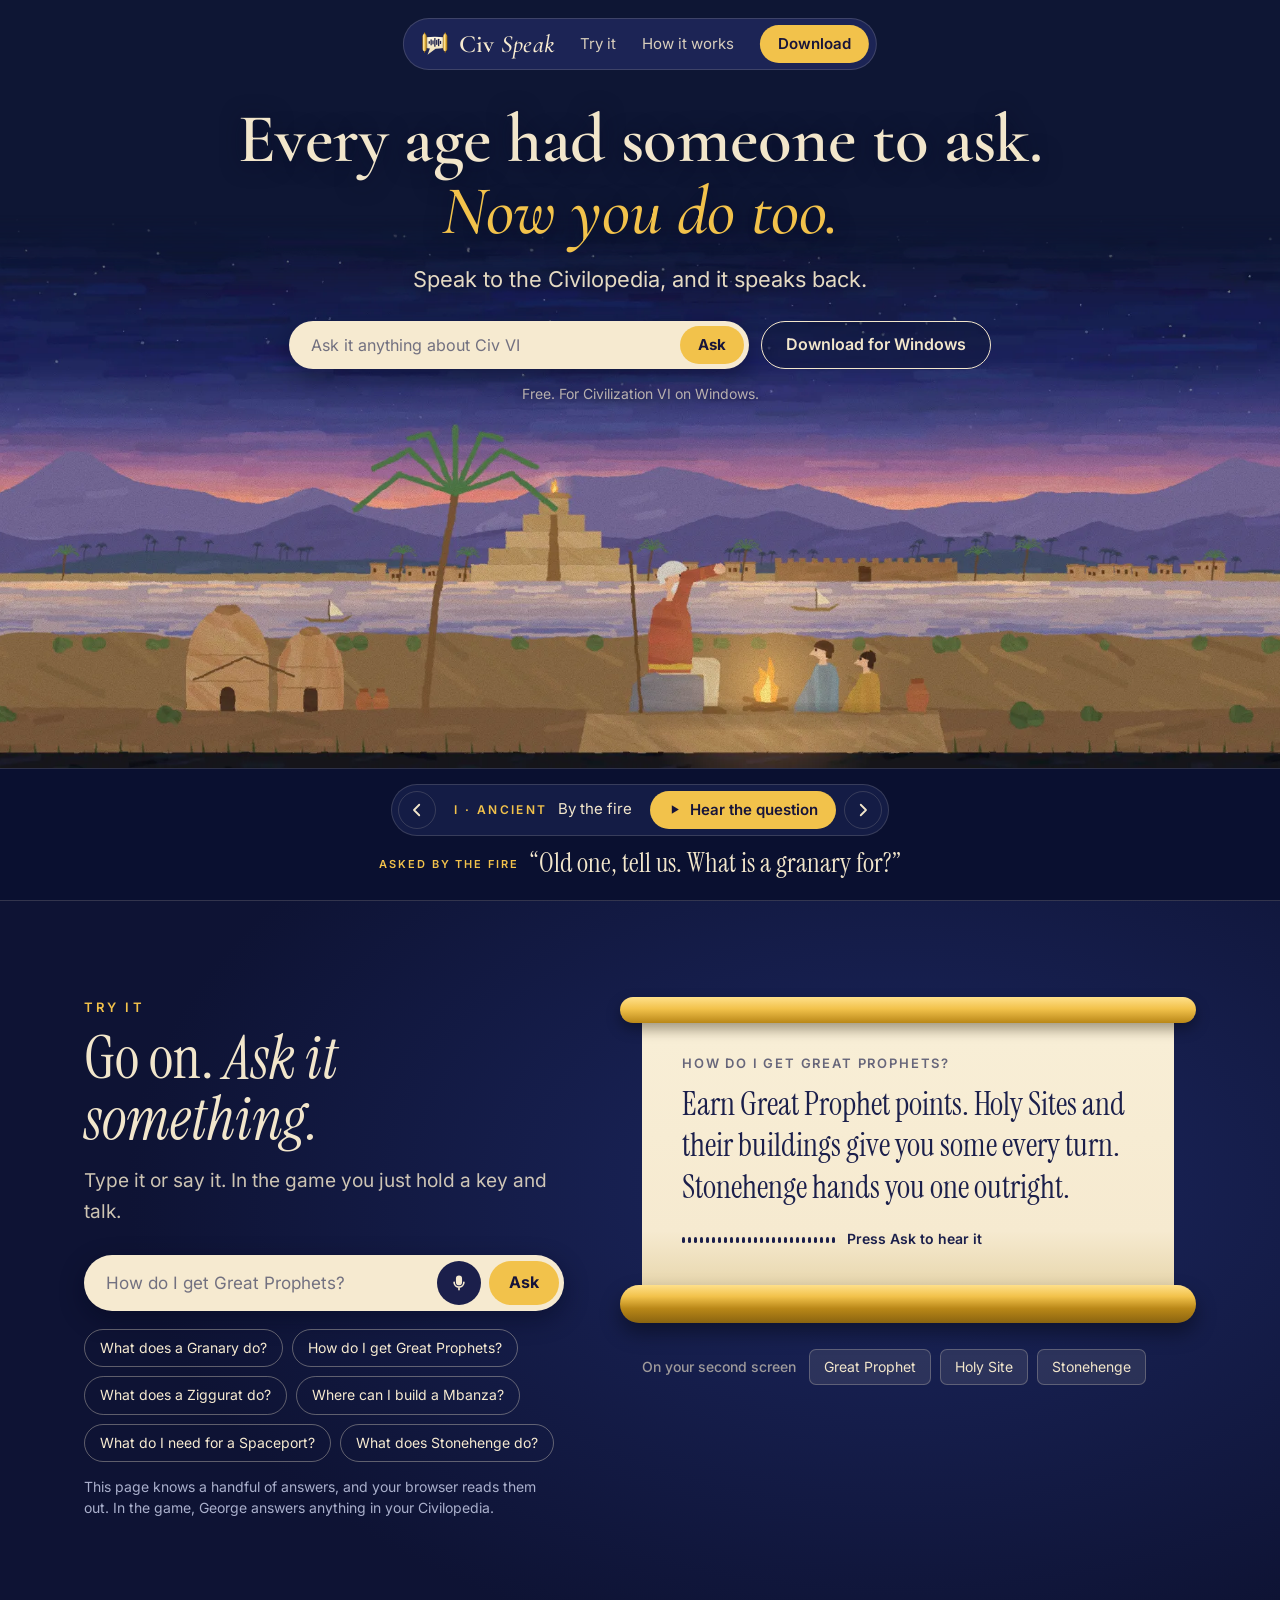
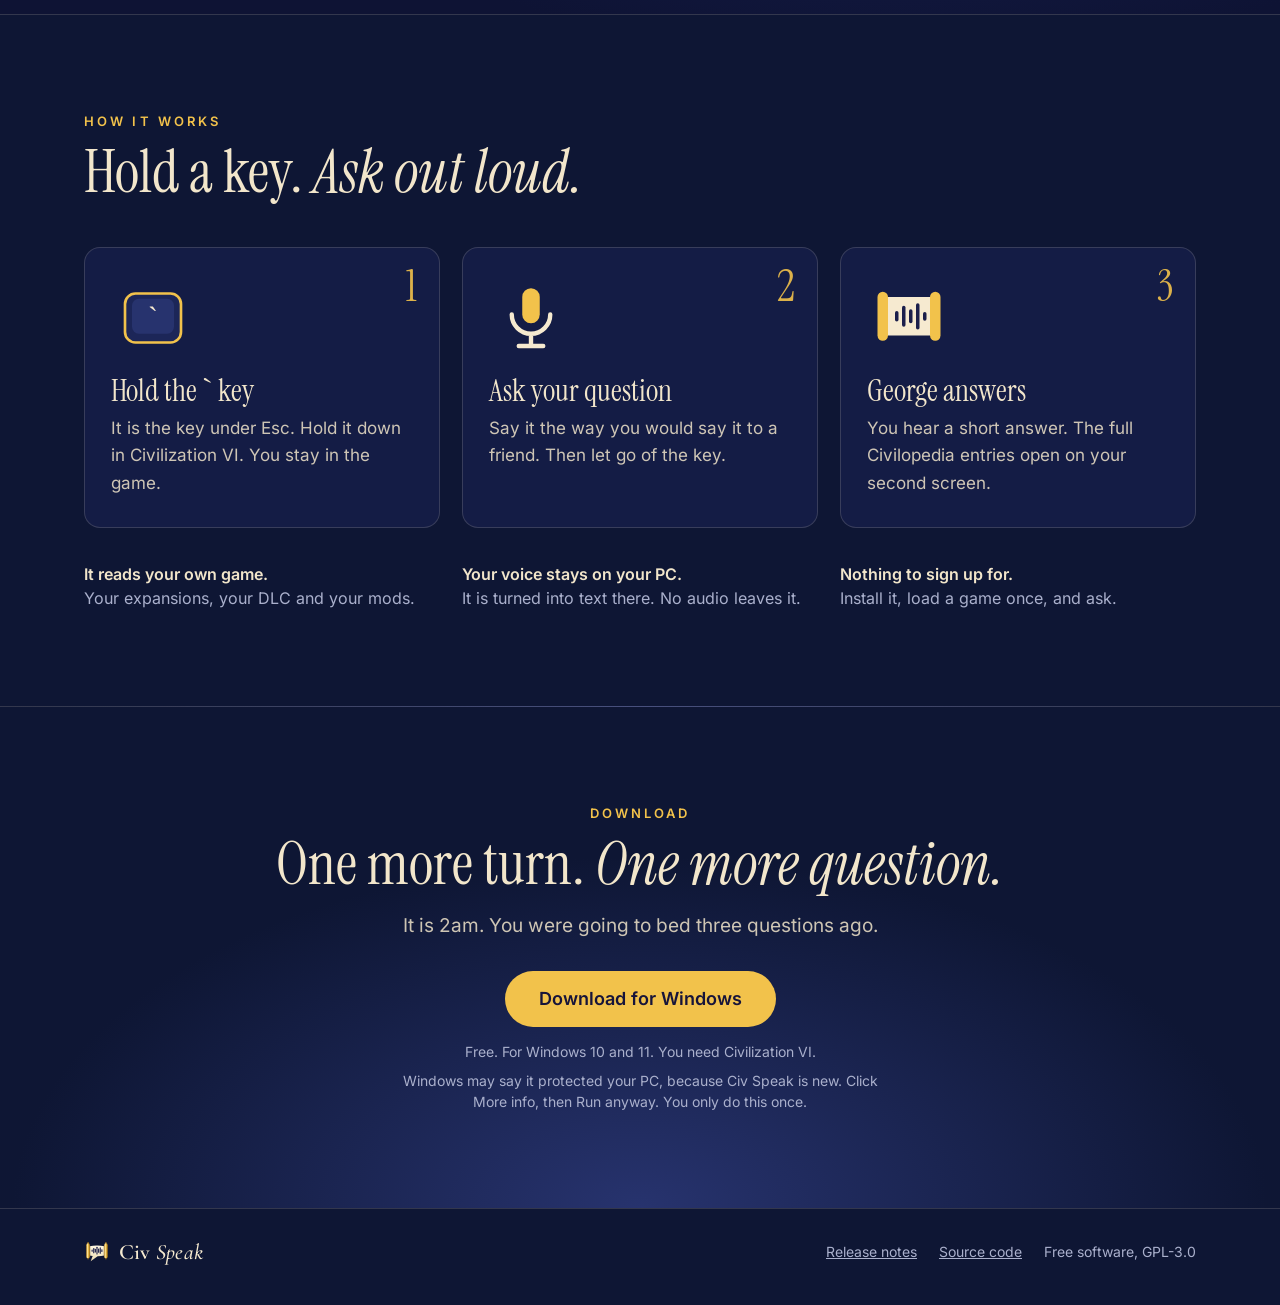
==== site/index.html @ 38140d8c "The website: one question asked through eight painted ages, Ask it yourself, and Download, published" ====
<!doctype html>
<html lang="en-GB">
<head>
<meta charset="utf-8">
<meta name="viewport" content="width=device-width, initial-scale=1">
<title>Civ Speak - a voice Civilopedia for Civilization VI</title>
<meta name="description" content="Speak to the Civilopedia, and it speaks back. Hold a key in Civilization VI, ask out loud, and hear the answer. Free, for Windows.">
<meta name="theme-color" content="#0e1634">
<meta property="og:title" content="Civ Speak">
<meta property="og:description" content="Every age had someone to ask. Now you do too. A voice Civilopedia for Civilization VI.">
<meta property="og:type" content="website">
<link rel="icon" href="img/favicon.svg" type="image/svg+xml">
<link rel="preload" href="fonts/cormorant-garamond.woff2" as="font" type="font/woff2" crossorigin>
<link rel="preload" href="fonts/inter.woff2" as="font" type="font/woff2" crossorigin>
<link rel="preload" href="img/ages/1-ancient.webp" as="image">
<link rel="stylesheet" href="css/site.css">
</head>
<body>
<a class="skip" href="#try">Skip to Try it</a>

<header class="hero" id="top">
 <div class="stage">
  <!-- The hero's picture. One painting for each age, 3200 by 1000 with what matters in the middle
       and the top two fifths plain sky. To change the art, replace the files in img/ages/. -->
  <div class="hero-art" id="art" aria-live="off">
    <img class="age-img on" src="img/ages/1-ancient.webp" width="2560" height="800" alt="" id="art-first">
  </div>

  <nav class="bar" aria-label="Main">
    <a class="brand" href="#top"><img src="img/logo.svg" width="30" height="30" alt=""><span>Civ <i>Speak</i></span></a>
    <a class="link" href="#try">Try it</a>
    <a class="link" href="#how">How it works</a>
    <a class="btn gold small" href="https://github.com/OllySalanson/civspeak/releases/latest/download/Civspeak-Setup.exe">Download</a>
  </nav>

  <div class="hero-copy">
    <h1>Every age had someone to ask.<br><em>Now you do too.</em></h1>
    <p class="lede">Speak to the Civilopedia, and it speaks back.</p>
    <div class="hero-row">
      <form class="ask" id="hero-ask" action="#try">
        <label class="sr" for="hero-q">Ask a question about Civilization VI</label>
        <input id="hero-q" type="text" autocomplete="off" placeholder="Ask it anything about Civ VI">
        <button class="ask-go" type="submit">Ask</button>
      </form>
      <a class="btn line" href="https://github.com/OllySalanson/civspeak/releases/latest/download/Civspeak-Setup.exe">Download for Windows</a>
    </div>
    <p class="meta">Free. For Civilization VI on Windows.</p>
  </div>
 </div>

  <div class="ages" id="ages">
    <div class="age-bar">
      <button class="step" id="age-prev" type="button" aria-label="The age before"><svg viewBox="0 0 24 24" aria-hidden="true"><path d="M15 5l-7 7 7 7"/></svg></button>
      <p class="age-name" id="age-name"><b></b><span></span></p>
      <button class="btn gold small" id="age-play" type="button"><svg viewBox="0 0 24 24" aria-hidden="true"><path d="M7 4l13 8-13 8z"/></svg><span>Hear the question</span></button>
      <button class="step" id="age-next" type="button" aria-label="The next age"><svg viewBox="0 0 24 24" aria-hidden="true"><path d="M9 5l7 7-7 7"/></svg></button>
    </div>
    <p class="age-line" id="age-line"></p>
  </div>
</header>

<main>
<section class="try" id="try">
  <div class="wrap two">
    <div class="try-left">
      <p class="kick">Try it</p>
      <h2>Go on. <em>Ask it something.</em></h2>
      <p class="sub">Type it or say it. In the game you just hold a key and talk.</p>
      <form class="ask big" id="try-ask">
        <label class="sr" for="try-q">Your question</label>
        <input id="try-q" type="text" autocomplete="off" placeholder="How do I get Great Prophets?">
        <button class="mic" id="try-mic" type="button" aria-label="Say your question" hidden><svg viewBox="0 0 24 24" aria-hidden="true"><rect x="9" y="3" width="6" height="11" rx="3"/><path d="M5.5 11a6.5 6.5 0 0 0 13 0M12 17.5V21" fill="none"/></svg></button>
        <button class="ask-go" type="submit">Ask</button>
      </form>
      <div class="chips" id="try-chips"></div>
      <p class="fine" id="try-note">This page knows a handful of answers, and your browser reads them out. In the game, George answers anything in your Civilopedia.</p>
    </div>
    <div class="try-right">
      <div class="scroll" id="scroll">
        <i class="rod" aria-hidden="true"></i>
        <div class="paper">
          <p class="q" id="scroll-q">How do I get Great Prophets?</p>
          <p class="a" id="scroll-a" aria-live="polite"></p>
          <div class="george" id="scroll-george"><span class="wave" aria-hidden="true"></span><span id="scroll-status">Press Ask to hear it</span></div>
        </div>
        <i class="curl" aria-hidden="true"></i>
      </div>
      <div class="second" id="second"><b>On your second screen</b><span class="entries" id="entries"></span></div>
    </div>
  </div>
</section>

<section class="how" id="how">
  <div class="wrap">
    <p class="kick">How it works</p>
    <h2>Hold a key. <em>Ask out loud.</em></h2>
    <ol class="steps">
      <li><span class="num">1</span>
        <svg class="pic" viewBox="0 0 96 96" aria-hidden="true"><rect x="16" y="20" width="64" height="56" rx="12" fill="#1c2658" stroke="#f2c24b" stroke-width="3"/><rect x="24" y="26" width="48" height="40" rx="8" fill="#27336e"/><text x="48" y="58" text-anchor="middle" font-family="Georgia,serif" font-size="34" fill="#f6ead0">`</text></svg>
        <h3>Hold the ` key</h3><p>It is the key under Esc. Hold it down in Civilization VI. You stay in the game.</p></li>
      <li><span class="num">2</span>
        <svg class="pic" viewBox="0 0 96 96" aria-hidden="true"><rect x="38" y="14" width="20" height="40" rx="10" fill="#f2c24b"/><path d="M26 44a22 22 0 0 0 44 0M48 66v14M34 80h28" fill="none" stroke="#f6ead0" stroke-width="5" stroke-linecap="round"/></svg>
        <h3>Ask your question</h3><p>Say it the way you would say it to a friend. Then let go of the key.</p></li>
      <li><span class="num">3</span>
        <svg class="pic" viewBox="0 0 96 96" aria-hidden="true"><rect x="20" y="24" width="56" height="44" fill="#f6ead0"/><rect x="12" y="18" width="12" height="56" rx="6" fill="#f2c24b"/><rect x="72" y="18" width="12" height="56" rx="6" fill="#f2c24b"/><g fill="#1b1f4b"><rect x="32" y="40" width="4" height="12" rx="2"/><rect x="40" y="34" width="4" height="24" rx="2"/><rect x="48" y="38" width="4" height="16" rx="2"/><rect x="56" y="31" width="4" height="30" rx="2"/><rect x="64" y="41" width="4" height="10" rx="2"/></g></svg>
        <h3>George answers</h3><p>You hear a short answer. The full Civilopedia entries open on your second screen.</p></li>
    </ol>
    <ul class="facts">
      <li><b>It reads your own game.</b> Your expansions, your DLC and your mods.</li>
      <li><b>Your voice stays on your PC.</b> It is turned into text there. No audio leaves it.</li>
      <li><b>Nothing to sign up for.</b> Install it, load a game once, and ask.</li>
    </ul>
  </div>
</section>

<section class="get" id="download">
  <div class="wrap">
    <p class="kick">Download</p>
    <h2>One more turn. <em>One more question.</em></h2>
    <p class="sub">It is 2am. You were going to bed three questions ago.</p>
    <a class="btn gold" href="https://github.com/OllySalanson/civspeak/releases/latest/download/Civspeak-Setup.exe">Download for Windows</a>
    <p class="fine">Free. For Windows 10 and 11. You need Civilization VI.</p>
    <p class="fine">Windows may say it protected your PC, because Civ Speak is new. Click More info, then Run anyway. You only do this once.</p>
  </div>
</section>
</main>

<footer class="foot">
  <div class="wrap">
    <a class="brand" href="#top"><img src="img/logo.svg" width="26" height="26" alt=""><span>Civ <i>Speak</i></span></a>
    <p><a href="https://github.com/OllySalanson/civspeak/releases/latest">Release notes</a> <a href="https://github.com/OllySalanson/civspeak">Source code</a> <span>Free software, GPL-3.0</span></p>
  </div>
</footer>

<script src="js/site.js" defer></script>
</body>
</html>
---- site/css/site.css ----
/* Civ Speak's website. Night navy, voice gold and parchment; paintings in the hero. */

@font-face{font-family:"Cormorant Garamond";font-style:normal;font-weight:400 700;font-display:swap;src:url(../fonts/cormorant-garamond.woff2) format("woff2")}
@font-face{font-family:"Cormorant Garamond";font-style:italic;font-weight:400 700;font-display:swap;src:url(../fonts/cormorant-garamond-italic.woff2) format("woff2")}
@font-face{font-family:"Instrument Serif";font-style:normal;font-weight:400;font-display:swap;src:url(../fonts/instrument-serif.woff2) format("woff2")}
@font-face{font-family:"Instrument Serif";font-style:italic;font-weight:400;font-display:swap;src:url(../fonts/instrument-serif-italic.woff2) format("woff2")}
@font-face{font-family:Inter;font-style:normal;font-weight:400 700;font-display:swap;src:url(../fonts/inter.woff2) format("woff2")}

:root{
  --navy:#0e1634;--navy-2:#141c45;--navy-3:#1c2760;--line:rgba(242,230,203,.16);
  --ivory:#f2e6cb;--parch:#f6ead0;--ink:#1b1f4b;--gold:#f2c24b;--gold-dark:#b98718;--muted:#aab0cc;
  --serif:"Instrument Serif",Georgia,serif;--display:"Cormorant Garamond",Georgia,serif;--sans:Inter,system-ui,-apple-system,"Segoe UI",sans-serif;
}
*{box-sizing:border-box}
html{-webkit-text-size-adjust:100%;scroll-behavior:smooth;scroll-padding-top:16px}
body{margin:0;background:var(--navy);color:var(--ivory);font:400 18px/1.6 var(--sans)}
h1,h2,h3,p,ol,ul{margin:0;padding:0}
ol,ul{list-style:none}
a{color:inherit}
img,svg{display:block}
button,input{font:inherit;color:inherit}
button{cursor:pointer}
:focus-visible{outline:3px solid var(--gold);outline-offset:3px;border-radius:6px}
.sr{position:absolute;width:1px;height:1px;overflow:hidden;clip:rect(0 0 0 0);white-space:nowrap}
.skip{position:absolute;left:12px;top:-60px;z-index:20;padding:10px 16px;border-radius:999px;background:var(--gold);color:#17143a;font-weight:600;text-decoration:none}
.skip:focus{top:12px}
.wrap{max-width:1160px;margin:0 auto;padding:0 24px}

/* buttons */
.btn{display:inline-flex;align-items:center;justify-content:center;gap:9px;height:48px;padding:0 24px;border-radius:999px;border:0;font-weight:600;font-size:16px;text-decoration:none;white-space:nowrap;transition:transform .15s,filter .15s}
.btn:hover{filter:brightness(1.07);transform:translateY(-1px)}
.btn.gold{background:var(--gold);color:#17143a}
.btn.line{border:1.5px solid var(--ivory);color:var(--ivory);background:rgba(14,22,52,.45)}
.btn.small{height:38px;padding:0 18px;font-size:15px}
.btn svg{width:13px;height:13px;fill:currentColor}

/* the hero */
.hero{text-align:center}
.stage{position:relative;min-height:max(600px,calc(100svh - 132px));overflow:hidden;isolation:isolate}
.hero-art{position:absolute;left:0;right:0;bottom:0;height:72%;z-index:-1;-webkit-mask-image:linear-gradient(transparent 0,#000 14%);mask-image:linear-gradient(transparent 0,#000 14%)}
.age-img{position:absolute;inset:0;width:100%;height:100%;object-fit:cover;object-position:57.5% 100%;opacity:0;transition:opacity .7s ease}
.age-img.on{opacity:1}

.bar{position:absolute;top:18px;left:50%;transform:translateX(-50%);z-index:3;display:flex;align-items:center;gap:26px;padding:6px 7px 6px 16px;border-radius:999px;background:rgba(30,38,88,.92);border:1px solid var(--line);white-space:nowrap}
.brand{display:inline-flex;align-items:center;gap:9px;text-decoration:none;color:var(--parch)}
.brand span{font:600 25px/1 var(--display);letter-spacing:.01em}
.brand i{font-style:italic;font-weight:500}
.bar .link{font-size:15px;text-decoration:none;opacity:.88}
.bar .link:hover{opacity:1;text-decoration:underline;text-underline-offset:4px}

.hero-copy{padding:104px 20px 0}
.hero h1{font:600 clamp(36px,5.4vw,84px)/1.04 var(--display);letter-spacing:-.005em;text-shadow:0 2px 22px rgba(8,12,34,.7)}
.hero h1 em{font-style:italic;font-weight:500;color:var(--gold)}
.lede{margin-top:14px;font-size:clamp(18px,1.7vw,24px);opacity:.94;text-shadow:0 1px 12px rgba(8,12,34,.8)}
.hero-row{display:flex;flex-wrap:wrap;gap:12px;justify-content:center;align-items:center;margin-top:24px}
.meta{margin-top:14px;font-size:14px;opacity:.7;text-shadow:0 1px 10px rgba(8,12,34,.9)}

.ask{display:flex;align-items:center;gap:8px;height:48px;width:min(460px,100%);padding:0 5px 0 20px;border-radius:999px;background:var(--parch);color:var(--ink);box-shadow:0 8px 24px rgba(4,6,26,.45)}
.ask input{flex:1;min-width:0;height:100%;border:0;background:none;outline:none;font-size:16px;color:var(--ink)}
.ask input::placeholder{color:rgba(27,31,75,.6)}
.ask:focus-within{outline:3px solid var(--gold);outline-offset:3px}
.ask-go{flex:none;height:38px;padding:0 18px;border:0;border-radius:999px;background:var(--gold);color:#17143a;font-weight:700;font-size:15px}
.mic{flex:none;width:38px;height:38px;border:0;border-radius:50%;background:var(--ink);display:grid;place-items:center}
.mic svg{width:18px;height:18px;fill:var(--parch);stroke:var(--parch);stroke-width:2.2;stroke-linecap:round}
.mic.on{background:#c5351f;animation:pulse 1s infinite}
@keyframes pulse{50%{box-shadow:0 0 0 8px rgba(197,53,31,.25)}}

.ages{display:grid;justify-items:center;gap:10px;padding:14px 12px 20px;background:#0a1030;border-top:1px solid var(--line);min-height:132px;align-content:center}
.age-line{max-width:min(820px,100%);font:400 clamp(20px,2.1vw,28px)/1.25 var(--serif);text-wrap:balance}
.age-line:empty{display:none}
.age-line small{display:inline-block;font:600 11px/1.2 var(--sans);letter-spacing:.18em;text-transform:uppercase;color:var(--gold);margin-right:12px;vertical-align:middle}
.age-line.wire{font-family:ui-monospace,"SFMono-Regular",Menlo,Consolas,monospace;font-size:clamp(16px,1.6vw,21px);letter-spacing:.04em}
.age-bar{display:flex;align-items:center;gap:8px;padding:6px;border-radius:999px;background:var(--navy-2);border:1px solid var(--line);max-width:100%}
.step{flex:none;width:38px;height:38px;border-radius:50%;border:1px solid var(--line);background:none;display:grid;place-items:center}
.step:hover{background:rgba(242,230,203,.1)}
.step svg{width:18px;height:18px;fill:none;stroke:var(--ivory);stroke-width:2.4;stroke-linecap:round;stroke-linejoin:round}
.age-name{display:flex;flex-wrap:wrap;align-items:baseline;justify-content:center;column-gap:10px;padding:0 10px;font-size:15px;line-height:1.25;min-width:0}
.age-name b{font-size:12px;letter-spacing:.2em;text-transform:uppercase;color:var(--gold);font-weight:600;white-space:nowrap}
.age-name span{white-space:nowrap}

/* sections */
section{padding:96px 0}
.kick{font-size:13px;letter-spacing:.24em;text-transform:uppercase;color:var(--gold);font-weight:600}
h2{font:400 clamp(38px,4.6vw,62px)/1.04 var(--serif);margin-top:10px}
h2 em{font-style:italic}
.sub{margin-top:16px;font-size:19px;opacity:.84;max-width:30em}
.fine{margin-top:14px;font-size:14px;line-height:1.5;color:var(--muted);max-width:34em}

/* try it */
.try{background:radial-gradient(80% 90% at 70% 40%,#1c2760 0,#0e1334 75%);border-top:1px solid var(--line)}
.two{display:grid;grid-template-columns:minmax(0,5fr) minmax(0,6fr);gap:56px;align-items:start}
.ask.big{margin-top:28px;height:56px;width:min(480px,100%)}
.ask.big input{font-size:17px}
.ask.big .ask-go{height:44px;padding:0 20px;font-size:16px}
.ask.big .mic{width:44px;height:44px}
.chips{display:flex;flex-wrap:wrap;gap:9px;margin-top:18px;max-width:520px}
.chips button{font-size:14px;padding:7px 15px;border-radius:999px;border:1px solid rgba(246,234,208,.35);background:none;color:var(--parch);text-align:left}
.chips button:hover{border-color:var(--gold);color:var(--gold)}
.scroll{margin:0 22px}
.rod,.curl{display:block;margin:0 -22px;border-radius:999px;position:relative;z-index:1}
.rod{height:26px;background:linear-gradient(#ffe08a,#f2c24b 45%,#b98718);box-shadow:0 6px 14px rgba(0,0,0,.35)}
.curl{height:38px;background:linear-gradient(#ffe08a,#f2c24b 30%,#b98718 62%,#8a6410);box-shadow:0 10px 20px rgba(0,0,0,.4)}
.paper{margin-top:-8px;padding:38px 40px 32px;background:linear-gradient(#efe0bd 0,#f8eed6 9%,#f6ead0 80%,#e8d7ae);color:var(--ink);min-height:250px}
.paper .q{font-size:13px;letter-spacing:.14em;text-transform:uppercase;font-weight:600;opacity:.65}
.paper .a{margin-top:10px;font:400 clamp(24px,2.5vw,33px)/1.3 var(--serif);min-height:3.9em}
.paper .a .todo{opacity:.2}
.paper .a .quill{display:inline-block;width:0;height:0;position:relative;vertical-align:baseline}
.paper .a .quill svg{position:absolute;left:0;bottom:-2px;width:50px;height:50px}
.george{display:flex;align-items:center;gap:12px;margin-top:18px;font-size:14px;font-weight:600}
.wave{display:inline-flex;align-items:center;gap:3px;height:26px}
.wave i{display:block;width:3px;height:6px;border-radius:2px;background:var(--ink)}
.speaking .wave i{animation:bar .7s ease-in-out infinite alternate}
@keyframes bar{to{height:var(--h,22px)}}
.second{display:flex;flex-wrap:wrap;align-items:center;gap:9px;margin:26px 22px 0;font-size:14px;min-height:36px}
.second b{font-weight:500;opacity:.62;margin-right:4px}
.entries{display:contents}
.entries span{padding:6px 14px;border-radius:7px;background:rgba(246,234,208,.1);border:1px solid rgba(246,234,208,.25)}

/* how it works */
.how{background:var(--navy);border-top:1px solid var(--line)}
.steps{display:grid;grid-template-columns:repeat(3,1fr);gap:22px;margin-top:44px}
.steps li{position:relative;padding:28px 26px 30px;border-radius:16px;background:var(--navy-2);border:1px solid var(--line)}
.steps .num{position:absolute;right:22px;top:16px;font:400 44px/1 var(--serif);color:var(--gold);opacity:.9}
.steps .pic{width:84px;height:84px}
.steps h3{font:400 30px/1.1 var(--serif);margin-top:14px}
.steps p{margin-top:8px;font-size:17px;opacity:.84}
.facts{display:grid;grid-template-columns:repeat(3,1fr);gap:22px;margin-top:34px;font-size:16px;line-height:1.5;color:var(--muted)}
.facts b{display:block;color:var(--ivory);font-weight:600}

/* download */
.get{text-align:center;background:radial-gradient(70% 100% at 50% 100%,#27336e 0,#0e1634 70%);border-top:1px solid var(--line)}
.get .sub,.get .fine{margin-left:auto;margin-right:auto}
.get .btn{margin-top:30px;height:56px;padding:0 34px;font-size:18px}
.get .fine+.fine{margin-top:8px}

.foot{padding:30px 0 40px;border-top:1px solid var(--line);font-size:14px;color:var(--muted)}
.foot .wrap{display:flex;flex-wrap:wrap;gap:14px 28px;align-items:center;justify-content:space-between}
.foot p{display:flex;flex-wrap:wrap;gap:8px 22px}
.foot .brand span{font-size:22px}

@media (max-width:900px){
  .two{grid-template-columns:minmax(0,1fr);gap:44px}
  .steps,.facts{grid-template-columns:1fr}
  section{padding:72px 0}
}
@media (max-width:620px){
  body{font-size:17px}
  .wrap{padding:0 18px}
  .bar{gap:14px;padding-left:12px;top:12px}
  .brand span{font-size:21px}
  .brand img{width:24px;height:24px}
  .bar .link{font-size:14px}
  .bar .btn{display:none}
  .hero-copy{padding-top:84px}
  .hero-row .btn{width:min(460px,100%)}
  .age-bar{border-radius:22px;flex-wrap:wrap;justify-content:center;row-gap:6px;padding:8px}
  .age-name{order:-1;flex-basis:100%}
  .paper{padding:30px 24px 26px}
  .scroll{margin:0 16px}
  .rod,.curl{margin:0 -16px}
  .second{margin:22px 0 0}
}
@media (prefers-reduced-motion:reduce){
  html{scroll-behavior:auto}
  .age-img{transition:none}
  .btn{transition:none}
  .speaking .wave i,.mic.on{animation:none}
}
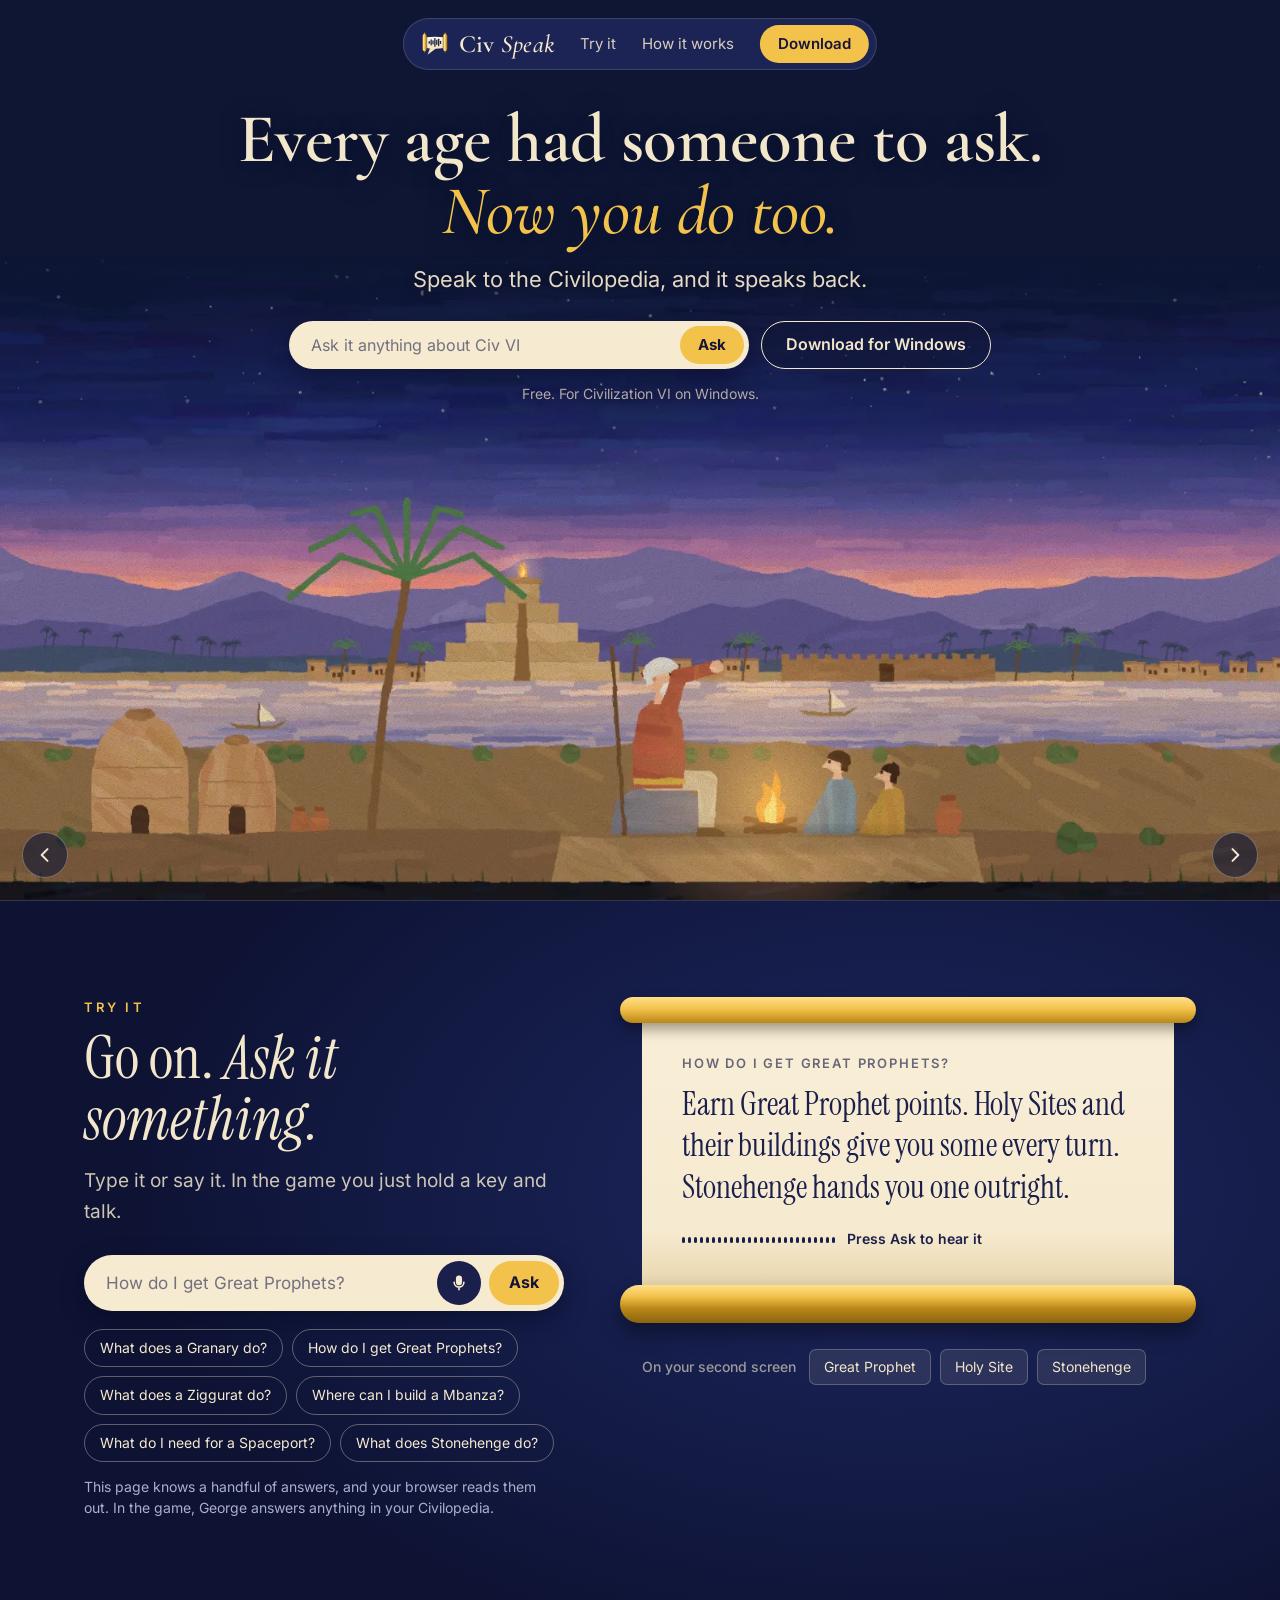
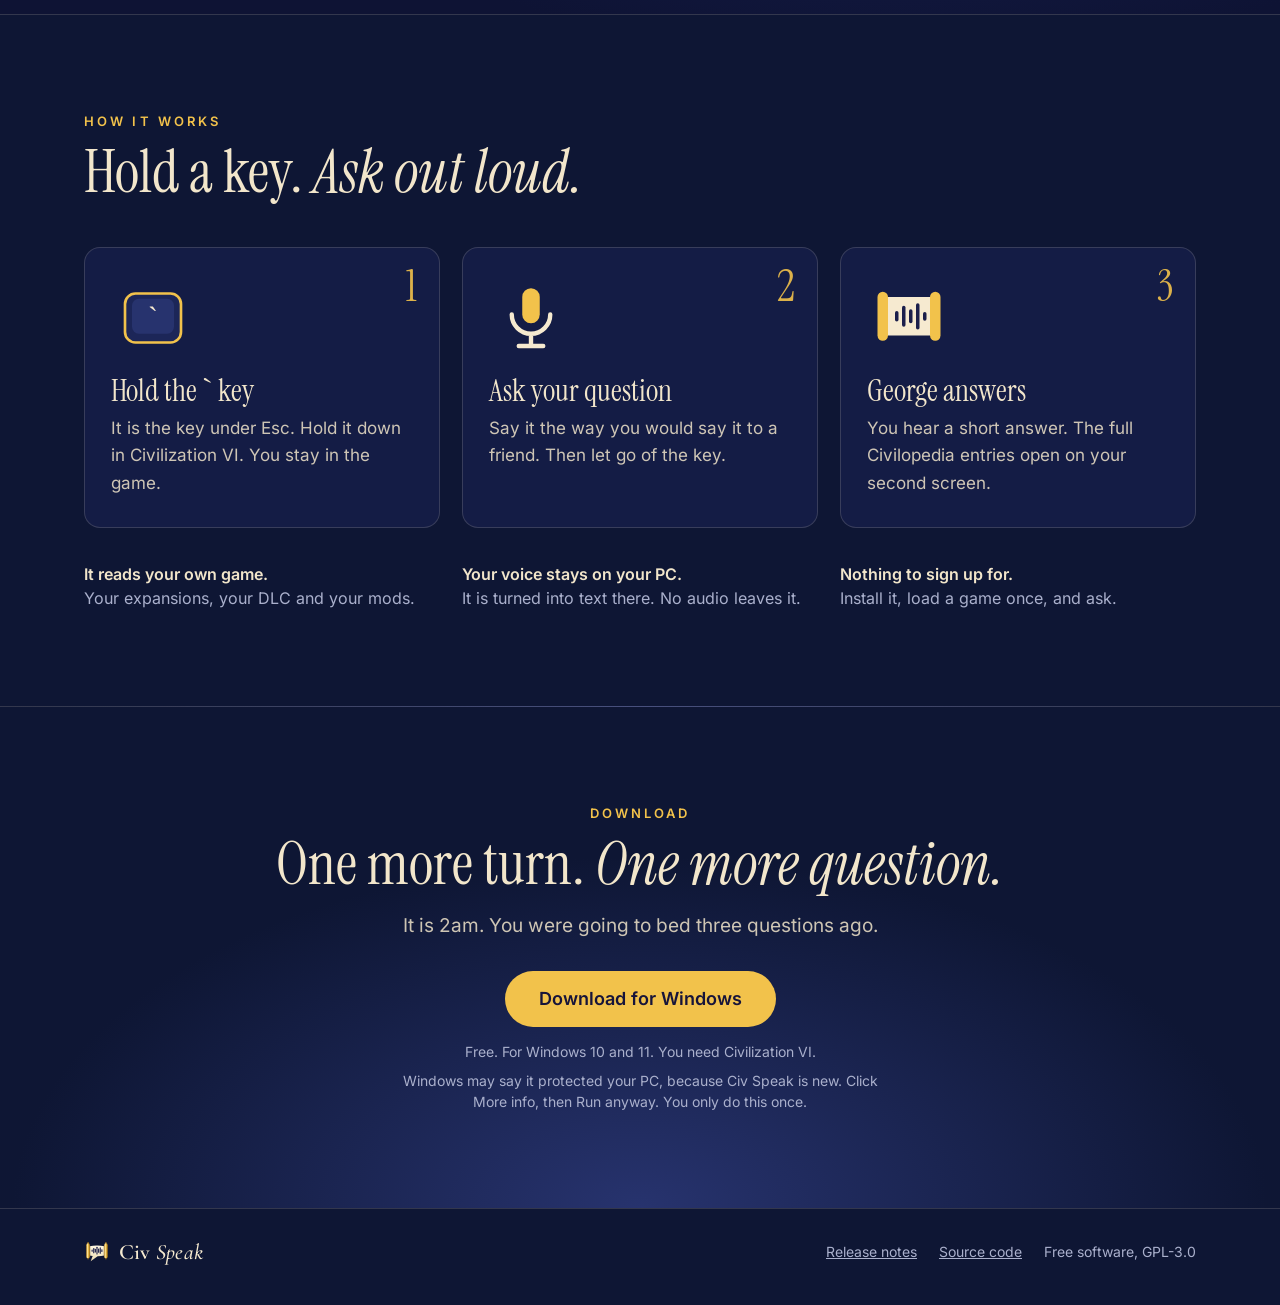
==== commit 3204dd19: "The website: take out the strip of questions under the picture, and the stray line across the first " ====
--- a/site/index.html
+++ b/site/index.html
@@ -20,8 +20,9 @@
 
 <header class="hero" id="top">
  <div class="stage">
-  <!-- The hero's picture. One painting for each age, 3200 by 1000 with what matters in the middle
-       and the top two fifths plain sky. To change the art, replace the files in img/ages/. -->
+  <!-- The hero's picture. One painting for each age, shown one at a time; the arrows step through them.
+       Each is 3200 by 1000 with what matters in the middle and the top two fifths plain sky.
+       To change the art, replace the files in img/ages/. -->
   <div class="hero-art" id="art" aria-live="off">
     <img class="age-img on" src="img/ages/1-ancient.webp" width="2560" height="800" alt="" id="art-first">
   </div>
@@ -46,17 +47,10 @@
     </div>
     <p class="meta">Free. For Civilization VI on Windows.</p>
   </div>
+
+  <button class="step prev" id="age-prev" type="button" aria-label="The picture before"><svg viewBox="0 0 24 24" aria-hidden="true"><path d="M15 5l-7 7 7 7"/></svg></button>
+  <button class="step next" id="age-next" type="button" aria-label="The next picture"><svg viewBox="0 0 24 24" aria-hidden="true"><path d="M9 5l7 7-7 7"/></svg></button>
  </div>
-
-  <div class="ages" id="ages">
-    <div class="age-bar">
-      <button class="step" id="age-prev" type="button" aria-label="The age before"><svg viewBox="0 0 24 24" aria-hidden="true"><path d="M15 5l-7 7 7 7"/></svg></button>
-      <p class="age-name" id="age-name"><b></b><span></span></p>
-      <button class="btn gold small" id="age-play" type="button"><svg viewBox="0 0 24 24" aria-hidden="true"><path d="M7 4l13 8-13 8z"/></svg><span>Hear the question</span></button>
-      <button class="step" id="age-next" type="button" aria-label="The next age"><svg viewBox="0 0 24 24" aria-hidden="true"><path d="M9 5l7 7-7 7"/></svg></button>
-    </div>
-    <p class="age-line" id="age-line"></p>
-  </div>
 </header>
 
 <main>
--- a/site/css/site.css
+++ b/site/css/site.css
@@ -36,7 +36,7 @@
 
 /* the hero */
 .hero{text-align:center}
-.stage{position:relative;min-height:max(600px,calc(100svh - 132px));overflow:hidden;isolation:isolate}
+.stage{position:relative;min-height:max(640px,100svh);overflow:hidden;isolation:isolate}
 .hero-art{position:absolute;left:0;right:0;bottom:0;height:72%;z-index:-1;-webkit-mask-image:linear-gradient(transparent 0,#000 14%);mask-image:linear-gradient(transparent 0,#000 14%)}
 .age-img{position:absolute;inset:0;width:100%;height:100%;object-fit:cover;object-position:57.5% 100%;opacity:0;transition:opacity .7s ease}
 .age-img.on{opacity:1}
@@ -65,18 +65,11 @@
 .mic.on{background:#c5351f;animation:pulse 1s infinite}
 @keyframes pulse{50%{box-shadow:0 0 0 8px rgba(197,53,31,.25)}}
 
-.ages{display:grid;justify-items:center;gap:10px;padding:14px 12px 20px;background:#0a1030;border-top:1px solid var(--line);min-height:132px;align-content:center}
-.age-line{max-width:min(820px,100%);font:400 clamp(20px,2.1vw,28px)/1.25 var(--serif);text-wrap:balance}
-.age-line:empty{display:none}
-.age-line small{display:inline-block;font:600 11px/1.2 var(--sans);letter-spacing:.18em;text-transform:uppercase;color:var(--gold);margin-right:12px;vertical-align:middle}
-.age-line.wire{font-family:ui-monospace,"SFMono-Regular",Menlo,Consolas,monospace;font-size:clamp(16px,1.6vw,21px);letter-spacing:.04em}
-.age-bar{display:flex;align-items:center;gap:8px;padding:6px;border-radius:999px;background:var(--navy-2);border:1px solid var(--line);max-width:100%}
-.step{flex:none;width:38px;height:38px;border-radius:50%;border:1px solid var(--line);background:none;display:grid;place-items:center}
-.step:hover{background:rgba(242,230,203,.1)}
-.step svg{width:18px;height:18px;fill:none;stroke:var(--ivory);stroke-width:2.4;stroke-linecap:round;stroke-linejoin:round}
-.age-name{display:flex;flex-wrap:wrap;align-items:baseline;justify-content:center;column-gap:10px;padding:0 10px;font-size:15px;line-height:1.25;min-width:0}
-.age-name b{font-size:12px;letter-spacing:.2em;text-transform:uppercase;color:var(--gold);font-weight:600;white-space:nowrap}
-.age-name span{white-space:nowrap}
+.step{position:absolute;bottom:22px;z-index:2;width:46px;height:46px;border-radius:50%;border:1px solid rgba(242,230,203,.35);background:rgba(14,22,52,.6);display:grid;place-items:center;transition:background .15s}
+.step:hover{background:rgba(14,22,52,.9)}
+.step.prev{left:22px}
+.step.next{right:22px}
+.step svg{width:20px;height:20px;fill:none;stroke:var(--ivory);stroke-width:2.4;stroke-linecap:round;stroke-linejoin:round}
 
 /* sections */
 section{padding:96px 0}
@@ -153,8 +146,9 @@
   .bar .btn{display:none}
   .hero-copy{padding-top:84px}
   .hero-row .btn{width:min(460px,100%)}
-  .age-bar{border-radius:22px;flex-wrap:wrap;justify-content:center;row-gap:6px;padding:8px}
-  .age-name{order:-1;flex-basis:100%}
+  .step{width:40px;height:40px;bottom:14px}
+  .step.prev{left:12px}
+  .step.next{right:12px}
   .paper{padding:30px 24px 26px}
   .scroll{margin:0 16px}
   .rod,.curl{margin:0 -16px}
@@ -163,6 +157,6 @@
 @media (prefers-reduced-motion:reduce){
   html{scroll-behavior:auto}
   .age-img{transition:none}
-  .btn{transition:none}
+  .btn,.step{transition:none}
   .speaking .wave i,.mic.on{animation:none}
 }
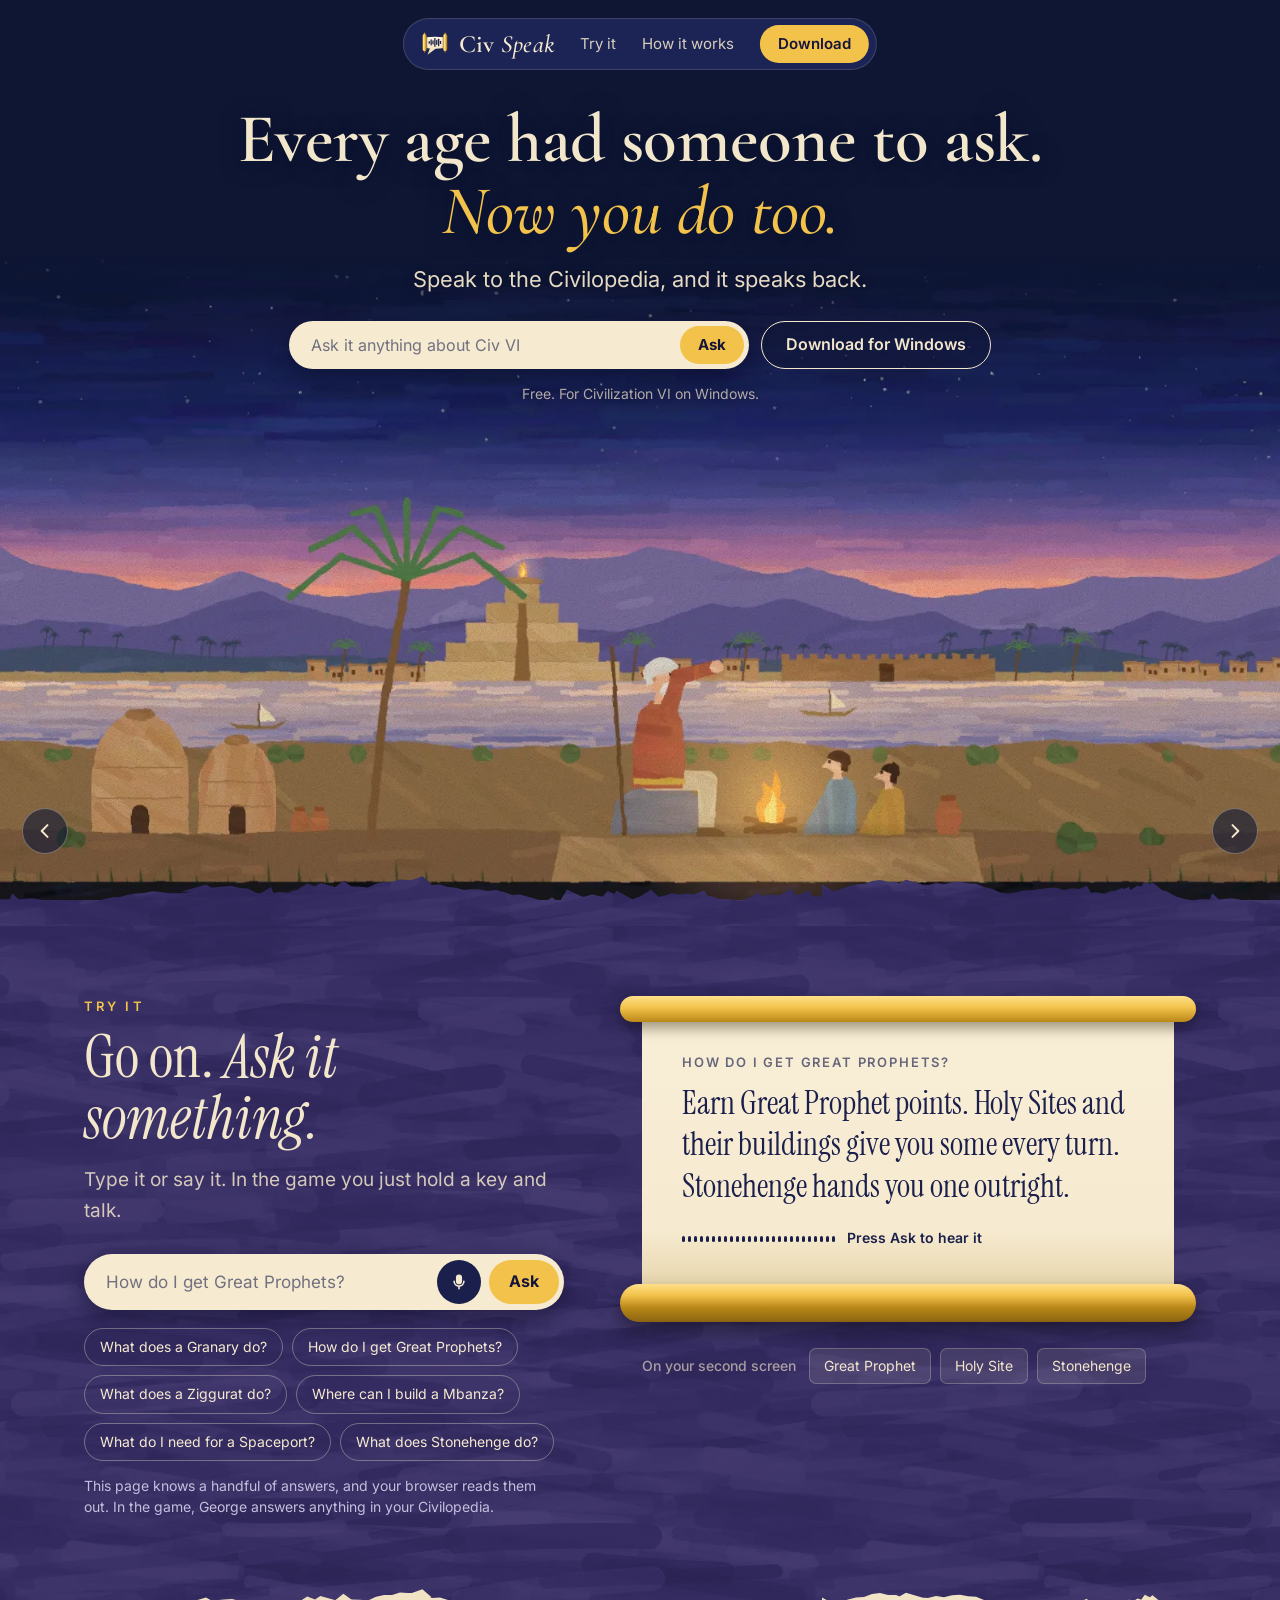
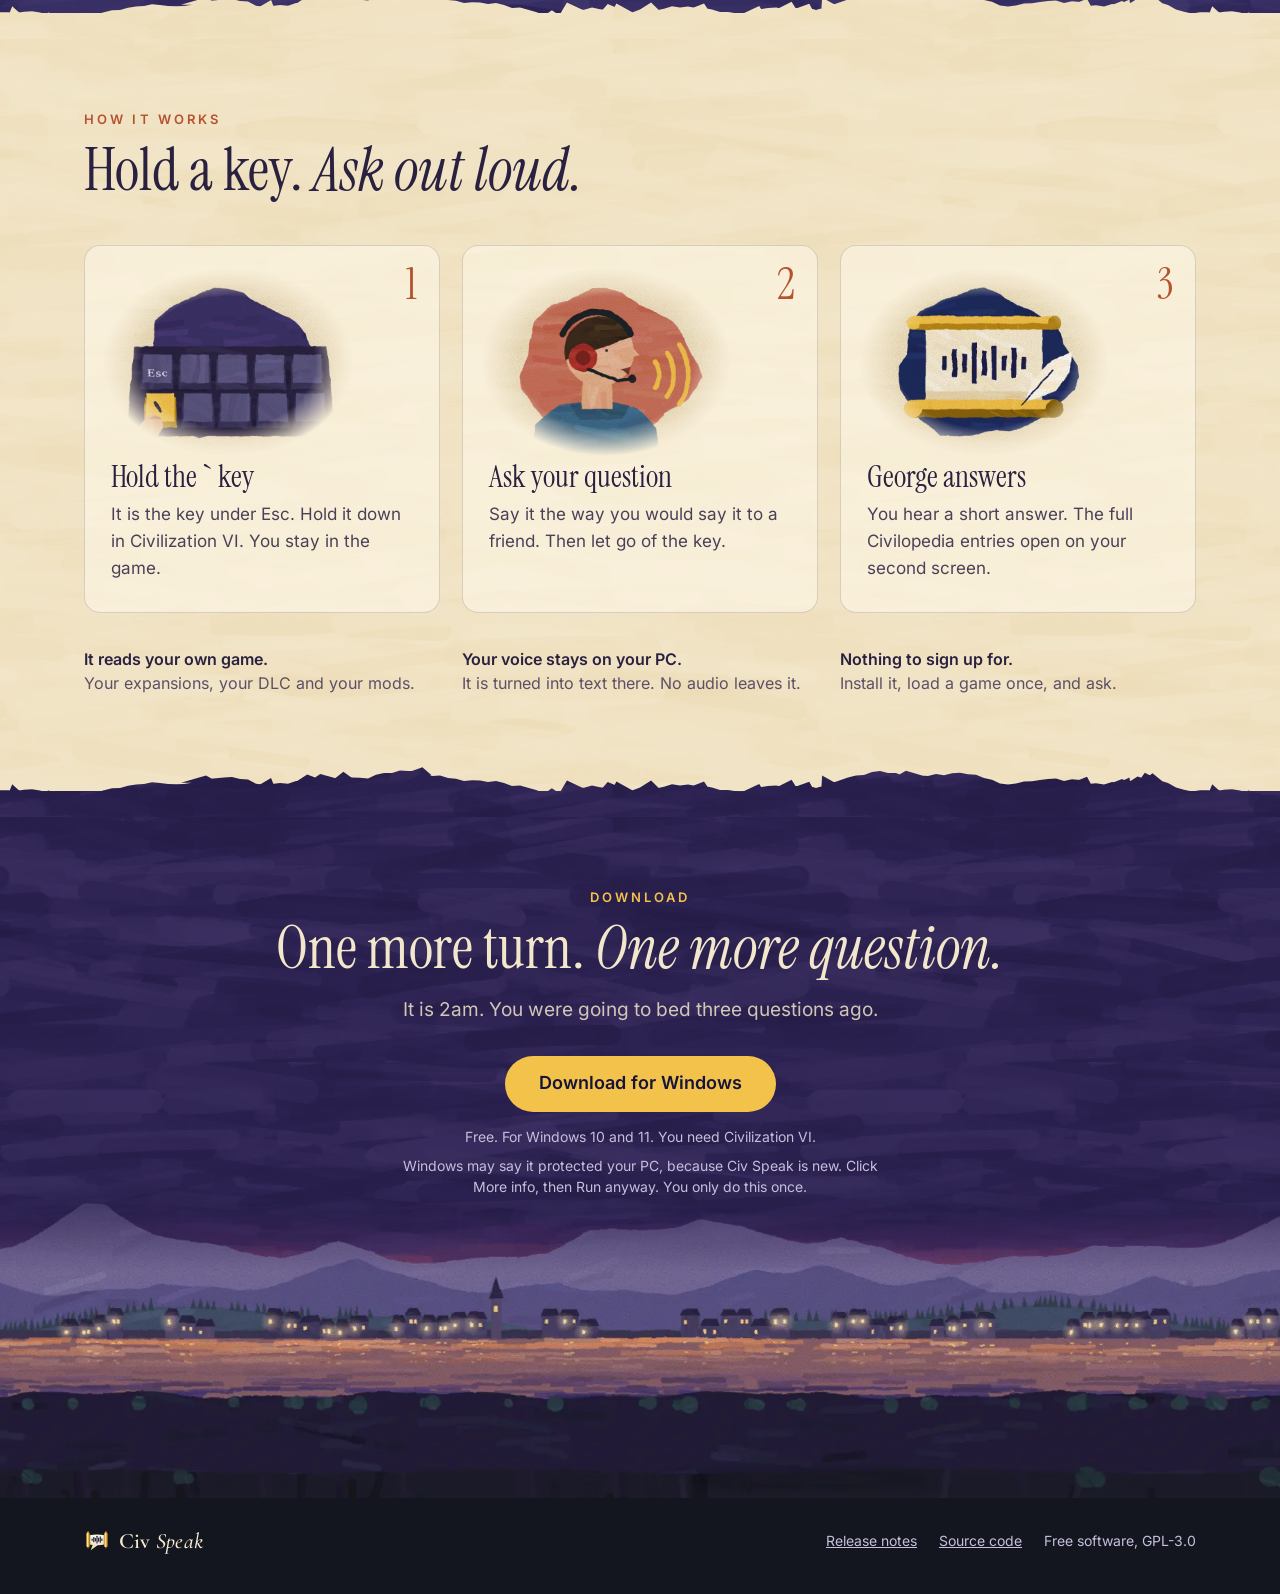
==== commit da04b2dc: "The website: the gouache look carried into the sections below the picture" ====
--- a/site/index.html
+++ b/site/index.html
@@ -90,13 +90,13 @@
     <h2>Hold a key. <em>Ask out loud.</em></h2>
     <ol class="steps">
       <li><span class="num">1</span>
-        <svg class="pic" viewBox="0 0 96 96" aria-hidden="true"><rect x="16" y="20" width="64" height="56" rx="12" fill="#1c2658" stroke="#f2c24b" stroke-width="3"/><rect x="24" y="26" width="48" height="40" rx="8" fill="#27336e"/><text x="48" y="58" text-anchor="middle" font-family="Georgia,serif" font-size="34" fill="#f6ead0">`</text></svg>
+        <img class="pic" src="img/paint/key.webp" width="720" height="540" alt="" loading="lazy">
         <h3>Hold the ` key</h3><p>It is the key under Esc. Hold it down in Civilization VI. You stay in the game.</p></li>
       <li><span class="num">2</span>
-        <svg class="pic" viewBox="0 0 96 96" aria-hidden="true"><rect x="38" y="14" width="20" height="40" rx="10" fill="#f2c24b"/><path d="M26 44a22 22 0 0 0 44 0M48 66v14M34 80h28" fill="none" stroke="#f6ead0" stroke-width="5" stroke-linecap="round"/></svg>
+        <img class="pic" src="img/paint/ask.webp" width="720" height="540" alt="" loading="lazy">
         <h3>Ask your question</h3><p>Say it the way you would say it to a friend. Then let go of the key.</p></li>
       <li><span class="num">3</span>
-        <svg class="pic" viewBox="0 0 96 96" aria-hidden="true"><rect x="20" y="24" width="56" height="44" fill="#f6ead0"/><rect x="12" y="18" width="12" height="56" rx="6" fill="#f2c24b"/><rect x="72" y="18" width="12" height="56" rx="6" fill="#f2c24b"/><g fill="#1b1f4b"><rect x="32" y="40" width="4" height="12" rx="2"/><rect x="40" y="34" width="4" height="24" rx="2"/><rect x="48" y="38" width="4" height="16" rx="2"/><rect x="56" y="31" width="4" height="30" rx="2"/><rect x="64" y="41" width="4" height="10" rx="2"/></g></svg>
+        <img class="pic" src="img/paint/answer.webp" width="720" height="540" alt="" loading="lazy">
         <h3>George answers</h3><p>You hear a short answer. The full Civilopedia entries open on your second screen.</p></li>
     </ol>
     <ul class="facts">
@@ -108,6 +108,7 @@
 </section>
 
 <section class="get" id="download">
+  <div class="band" aria-hidden="true"><img src="img/paint/band.webp" width="2560" height="464" alt="" loading="lazy"></div>
   <div class="wrap">
     <p class="kick">Download</p>
     <h2>One more turn. <em>One more question.</em></h2>
--- a/site/css/site.css
+++ b/site/css/site.css
@@ -1,4 +1,5 @@
-/* Civ Speak's website. Night navy, voice gold and parchment; paintings in the hero. */
+/* Civ Speak's website. Paintings in the hero, and the same gouache below: painted washes, ragged
+   brush edges between sections, small paintings in How it works, the valley at night in Download. */
 
 @font-face{font-family:"Cormorant Garamond";font-style:normal;font-weight:400 700;font-display:swap;src:url(../fonts/cormorant-garamond.woff2) format("woff2")}
 @font-face{font-family:"Cormorant Garamond";font-style:italic;font-weight:400 700;font-display:swap;src:url(../fonts/cormorant-garamond-italic.woff2) format("woff2")}
@@ -8,7 +9,8 @@
 
 :root{
   --navy:#0e1634;--navy-2:#141c45;--navy-3:#1c2760;--line:rgba(242,230,203,.16);
-  --ivory:#f2e6cb;--parch:#f6ead0;--ink:#1b1f4b;--gold:#f2c24b;--gold-dark:#b98718;--muted:#aab0cc;
+  --ivory:#f2e6cb;--parch:#f6ead0;--ink:#1b1f4b;--gold:#f2c24b;--gold-dark:#b98718;--muted:#c6bfdc;
+  --dusk:#352c62;--paper:#f0e2c2;--paper-ink:#2a2140;--rust:#b4532f;--night:#2b2150;--earth:#14161f;
   --serif:"Instrument Serif",Georgia,serif;--display:"Cormorant Garamond",Georgia,serif;--sans:Inter,system-ui,-apple-system,"Segoe UI",sans-serif;
 }
 *{box-sizing:border-box}
@@ -65,14 +67,17 @@
 .mic.on{background:#c5351f;animation:pulse 1s infinite}
 @keyframes pulse{50%{box-shadow:0 0 0 8px rgba(197,53,31,.25)}}
 
-.step{position:absolute;bottom:22px;z-index:2;width:46px;height:46px;border-radius:50%;border:1px solid rgba(242,230,203,.35);background:rgba(14,22,52,.6);display:grid;place-items:center;transition:background .15s}
+.step{position:absolute;bottom:46px;z-index:2;width:46px;height:46px;border-radius:50%;border:1px solid rgba(242,230,203,.35);background:rgba(14,22,52,.6);display:grid;place-items:center;transition:background .15s}
 .step:hover{background:rgba(14,22,52,.9)}
 .step.prev{left:22px}
 .step.next{right:22px}
 .step svg{width:20px;height:20px;fill:none;stroke:var(--ivory);stroke-width:2.4;stroke-linecap:round;stroke-linejoin:round}
 
-/* sections */
-section{padding:96px 0}
+/* sections: each is a wash of paint, brushed up over the one above it */
+section{position:relative;padding:96px 0;background-image:url(../img/paint/brush.webp);background-size:800px 800px;background-blend-mode:soft-light}
+section::before{content:"";position:absolute;left:0;right:0;top:-34px;height:60px;background:inherit;background-blend-mode:inherit;pointer-events:none;
+  -webkit-mask:url(../img/paint/edge.svg) repeat-x 0 0/1200px 100%;mask:url(../img/paint/edge.svg) repeat-x 0 0/1200px 100%}
+section .wrap{position:relative}
 .kick{font-size:13px;letter-spacing:.24em;text-transform:uppercase;color:var(--gold);font-weight:600}
 h2{font:400 clamp(38px,4.6vw,62px)/1.04 var(--serif);margin-top:10px}
 h2 em{font-style:italic}
@@ -80,7 +85,7 @@
 .fine{margin-top:14px;font-size:14px;line-height:1.5;color:var(--muted);max-width:34em}
 
 /* try it */
-.try{background:radial-gradient(80% 90% at 70% 40%,#1c2760 0,#0e1334 75%);border-top:1px solid var(--line)}
+.try{background-color:var(--dusk)}
 .two{display:grid;grid-template-columns:minmax(0,5fr) minmax(0,6fr);gap:56px;align-items:start}
 .ask.big{margin-top:28px;height:56px;width:min(480px,100%)}
 .ask.big input{font-size:17px}
@@ -110,23 +115,26 @@
 .entries span{padding:6px 14px;border-radius:7px;background:rgba(246,234,208,.1);border:1px solid rgba(246,234,208,.25)}
 
 /* how it works */
-.how{background:var(--navy);border-top:1px solid var(--line)}
+.how{background-color:var(--paper);color:var(--paper-ink)}
+.how .kick{color:var(--rust)}
 .steps{display:grid;grid-template-columns:repeat(3,1fr);gap:22px;margin-top:44px}
-.steps li{position:relative;padding:28px 26px 30px;border-radius:16px;background:var(--navy-2);border:1px solid var(--line)}
-.steps .num{position:absolute;right:22px;top:16px;font:400 44px/1 var(--serif);color:var(--gold);opacity:.9}
-.steps .pic{width:84px;height:84px}
-.steps h3{font:400 30px/1.1 var(--serif);margin-top:14px}
+.steps li{position:relative;padding:22px 26px 30px;border-radius:16px;background:rgba(255,250,236,.55);border:1px solid rgba(42,33,64,.16)}
+.steps .num{position:absolute;right:22px;top:16px;font:400 44px/1 var(--serif);color:var(--rust)}
+.steps .pic{width:min(100%,250px);height:auto;margin:0 auto 0 -8px;-webkit-mask-image:radial-gradient(closest-side,#000 70%,transparent 100%);mask-image:radial-gradient(closest-side,#000 70%,transparent 100%)}
+.steps h3{font:400 30px/1.1 var(--serif);margin-top:4px}
 .steps p{margin-top:8px;font-size:17px;opacity:.84}
-.facts{display:grid;grid-template-columns:repeat(3,1fr);gap:22px;margin-top:34px;font-size:16px;line-height:1.5;color:var(--muted)}
-.facts b{display:block;color:var(--ivory);font-weight:600}
+.facts{display:grid;grid-template-columns:repeat(3,1fr);gap:22px;margin-top:34px;font-size:16px;line-height:1.5;color:#5c5068}
+.facts b{display:block;color:var(--paper-ink);font-weight:600}
 
 /* download */
-.get{text-align:center;background:radial-gradient(70% 100% at 50% 100%,#27336e 0,#0e1634 70%);border-top:1px solid var(--line)}
+.get{text-align:center;background-color:var(--night);padding-bottom:calc(clamp(170px,22vw,400px) + 20px)}
+.band{position:absolute;left:0;right:0;bottom:0;height:clamp(190px,26vw,464px);-webkit-mask-image:linear-gradient(transparent 0,#000 32%);mask-image:linear-gradient(transparent 0,#000 32%)}
+.band img{width:100%;height:100%;object-fit:cover;object-position:50% 100%}
 .get .sub,.get .fine{margin-left:auto;margin-right:auto}
 .get .btn{margin-top:30px;height:56px;padding:0 34px;font-size:18px}
 .get .fine+.fine{margin-top:8px}
 
-.foot{padding:30px 0 40px;border-top:1px solid var(--line);font-size:14px;color:var(--muted)}
+.foot{padding:30px 0 40px;background:var(--earth);font-size:14px;color:var(--muted)}
 .foot .wrap{display:flex;flex-wrap:wrap;gap:14px 28px;align-items:center;justify-content:space-between}
 .foot p{display:flex;flex-wrap:wrap;gap:8px 22px}
 .foot .brand span{font-size:22px}
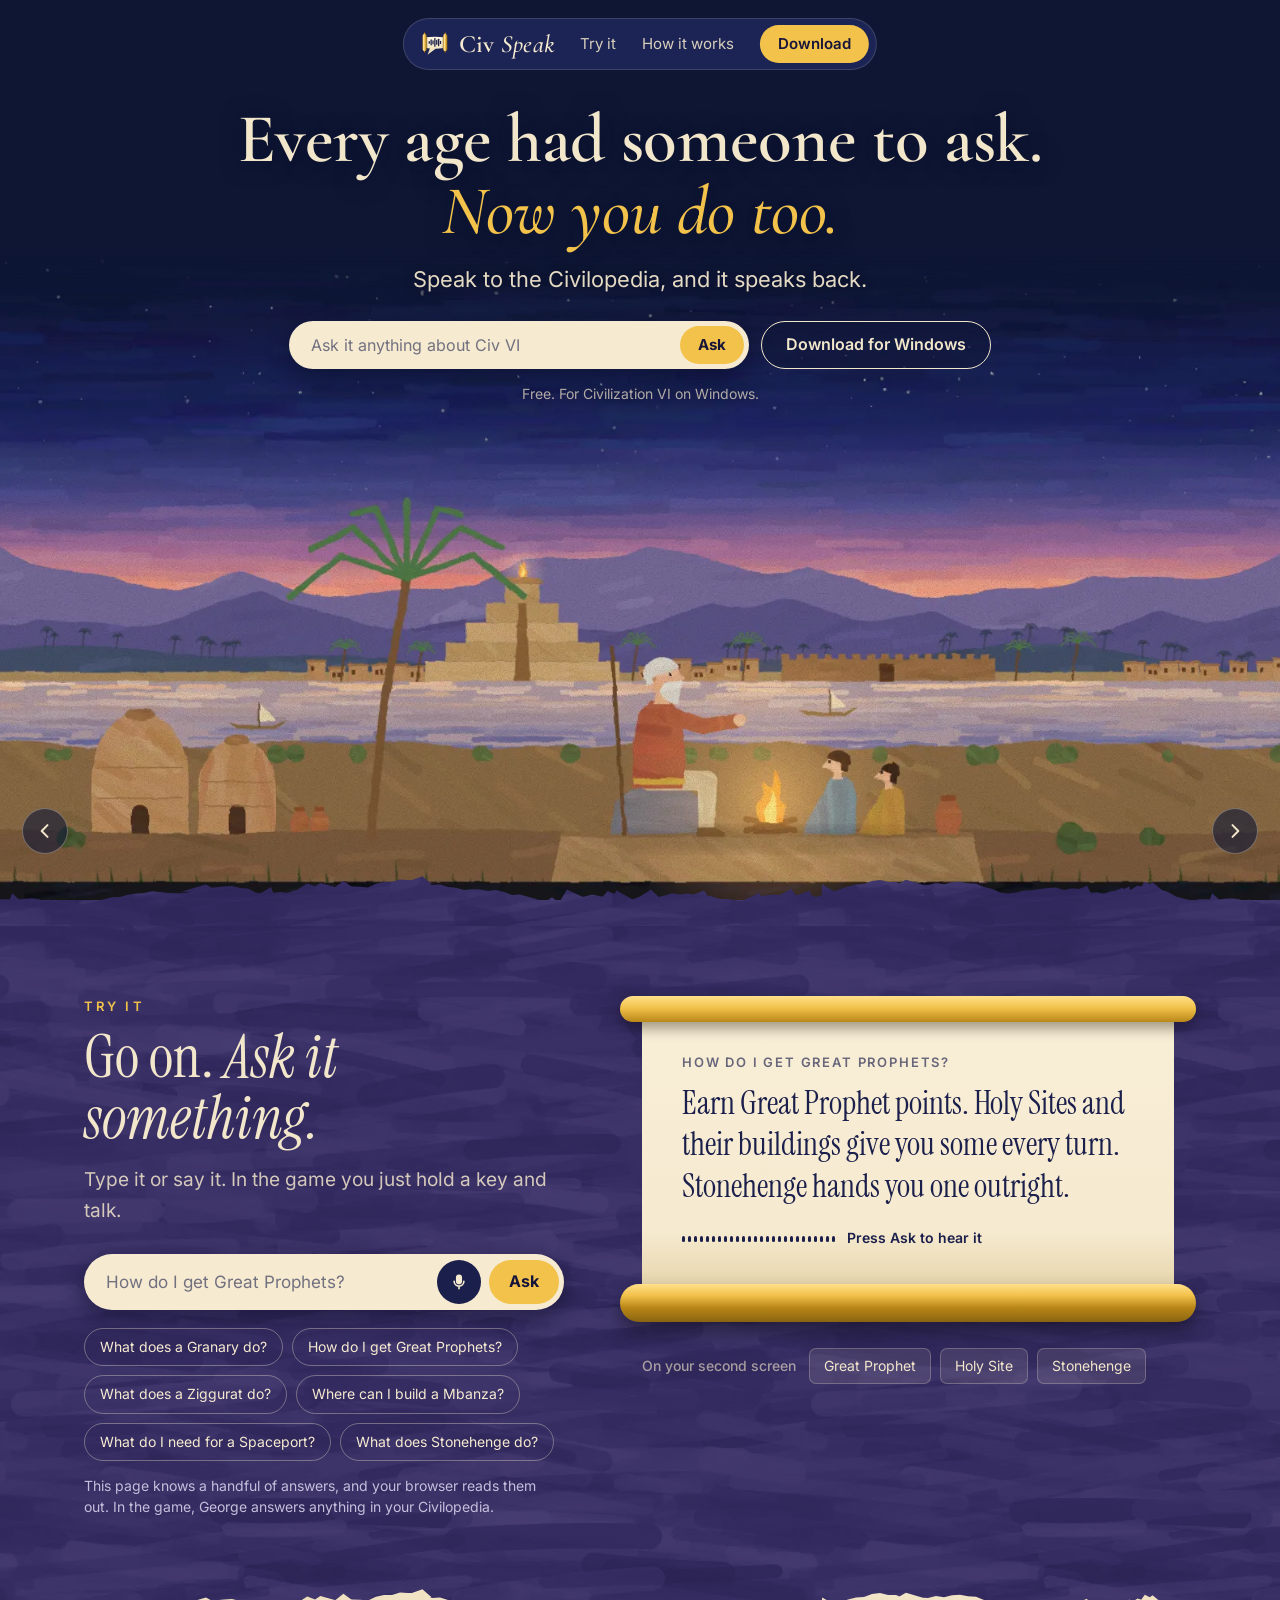
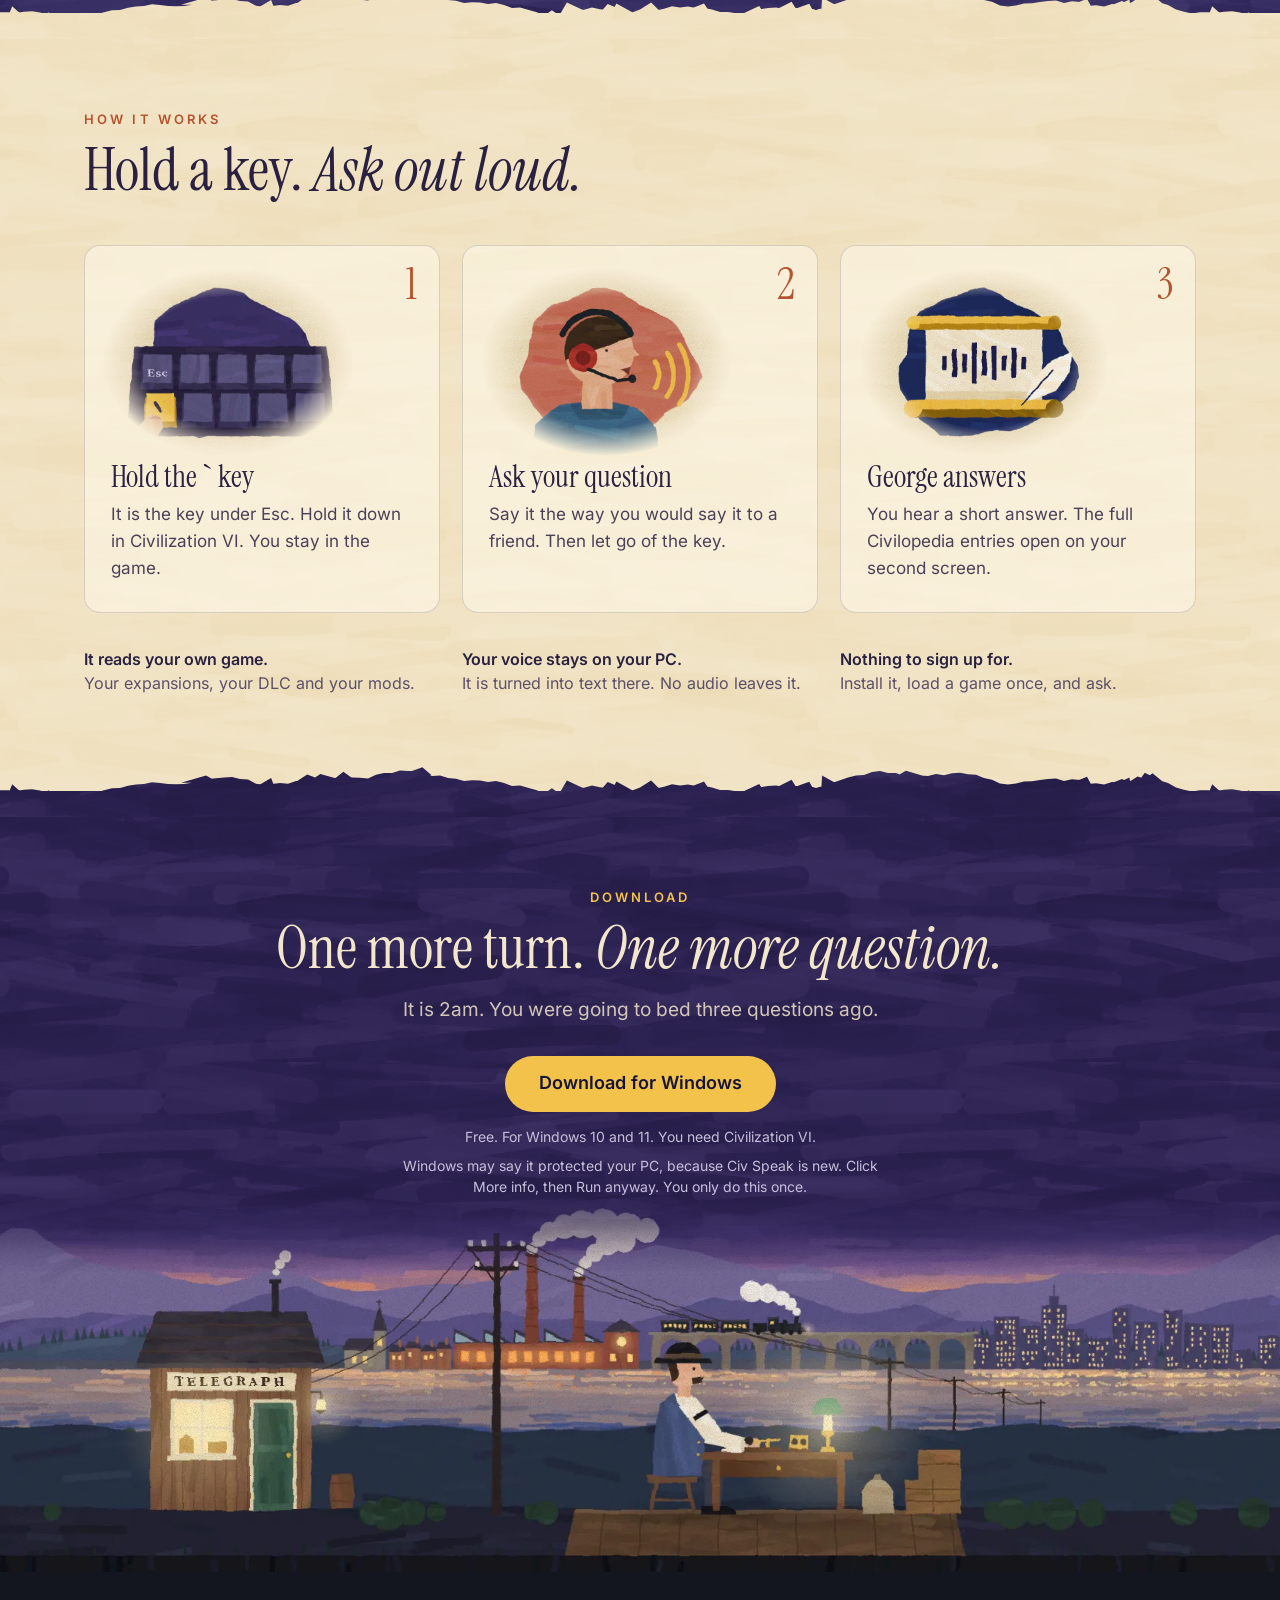
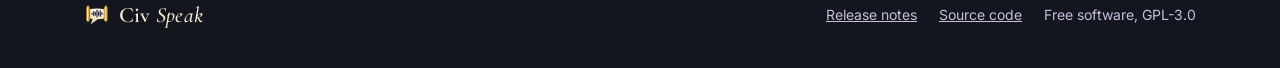
==== commit 5a3260b8: "The website: the storyteller's arm no longer covers his face, and the telegraph office runs along th" ====
--- a/site/index.html
+++ b/site/index.html
@@ -108,7 +108,7 @@
 </section>
 
 <section class="get" id="download">
-  <div class="band" aria-hidden="true"><img src="img/paint/band.webp" width="2560" height="464" alt="" loading="lazy"></div>
+  <div class="band" aria-hidden="true"><img src="img/paint/band.webp" width="2560" height="512" alt="" loading="lazy"></div>
   <div class="wrap">
     <p class="kick">Download</p>
     <h2>One more turn. <em>One more question.</em></h2>
--- a/site/css/site.css
+++ b/site/css/site.css
@@ -1,5 +1,5 @@
 /* Civ Speak's website. Paintings in the hero, and the same gouache below: painted washes, ragged
-   brush edges between sections, small paintings in How it works, the valley at night in Download. */
+   brush edges between sections, small paintings in How it works, the telegraph office along the foot. */
 
 @font-face{font-family:"Cormorant Garamond";font-style:normal;font-weight:400 700;font-display:swap;src:url(../fonts/cormorant-garamond.woff2) format("woff2")}
 @font-face{font-family:"Cormorant Garamond";font-style:italic;font-weight:400 700;font-display:swap;src:url(../fonts/cormorant-garamond-italic.woff2) format("woff2")}
@@ -127,9 +127,9 @@
 .facts b{display:block;color:var(--paper-ink);font-weight:600}
 
 /* download */
-.get{text-align:center;background-color:var(--night);padding-bottom:calc(clamp(170px,22vw,400px) + 20px)}
-.band{position:absolute;left:0;right:0;bottom:0;height:clamp(190px,26vw,464px);-webkit-mask-image:linear-gradient(transparent 0,#000 32%);mask-image:linear-gradient(transparent 0,#000 32%)}
-.band img{width:100%;height:100%;object-fit:cover;object-position:50% 100%}
+.get{text-align:center;background-color:var(--night);padding-bottom:calc(clamp(190px,27vw,470px) + 30px)}
+.band{position:absolute;left:0;right:0;bottom:0;height:clamp(210px,30vw,512px);-webkit-mask-image:linear-gradient(transparent 0,#000 22%);mask-image:linear-gradient(transparent 0,#000 22%)}
+.band img{width:100%;height:100%;object-fit:cover;object-position:57.5% 100%}
 .get .sub,.get .fine{margin-left:auto;margin-right:auto}
 .get .btn{margin-top:30px;height:56px;padding:0 34px;font-size:18px}
 .get .fine+.fine{margin-top:8px}
@@ -154,6 +154,7 @@
   .bar .btn{display:none}
   .hero-copy{padding-top:84px}
   .hero-row .btn{width:min(460px,100%)}
+  .band img{object-position:54% 100%}
   .step{width:40px;height:40px;bottom:14px}
   .step.prev{left:12px}
   .step.next{right:12px}
